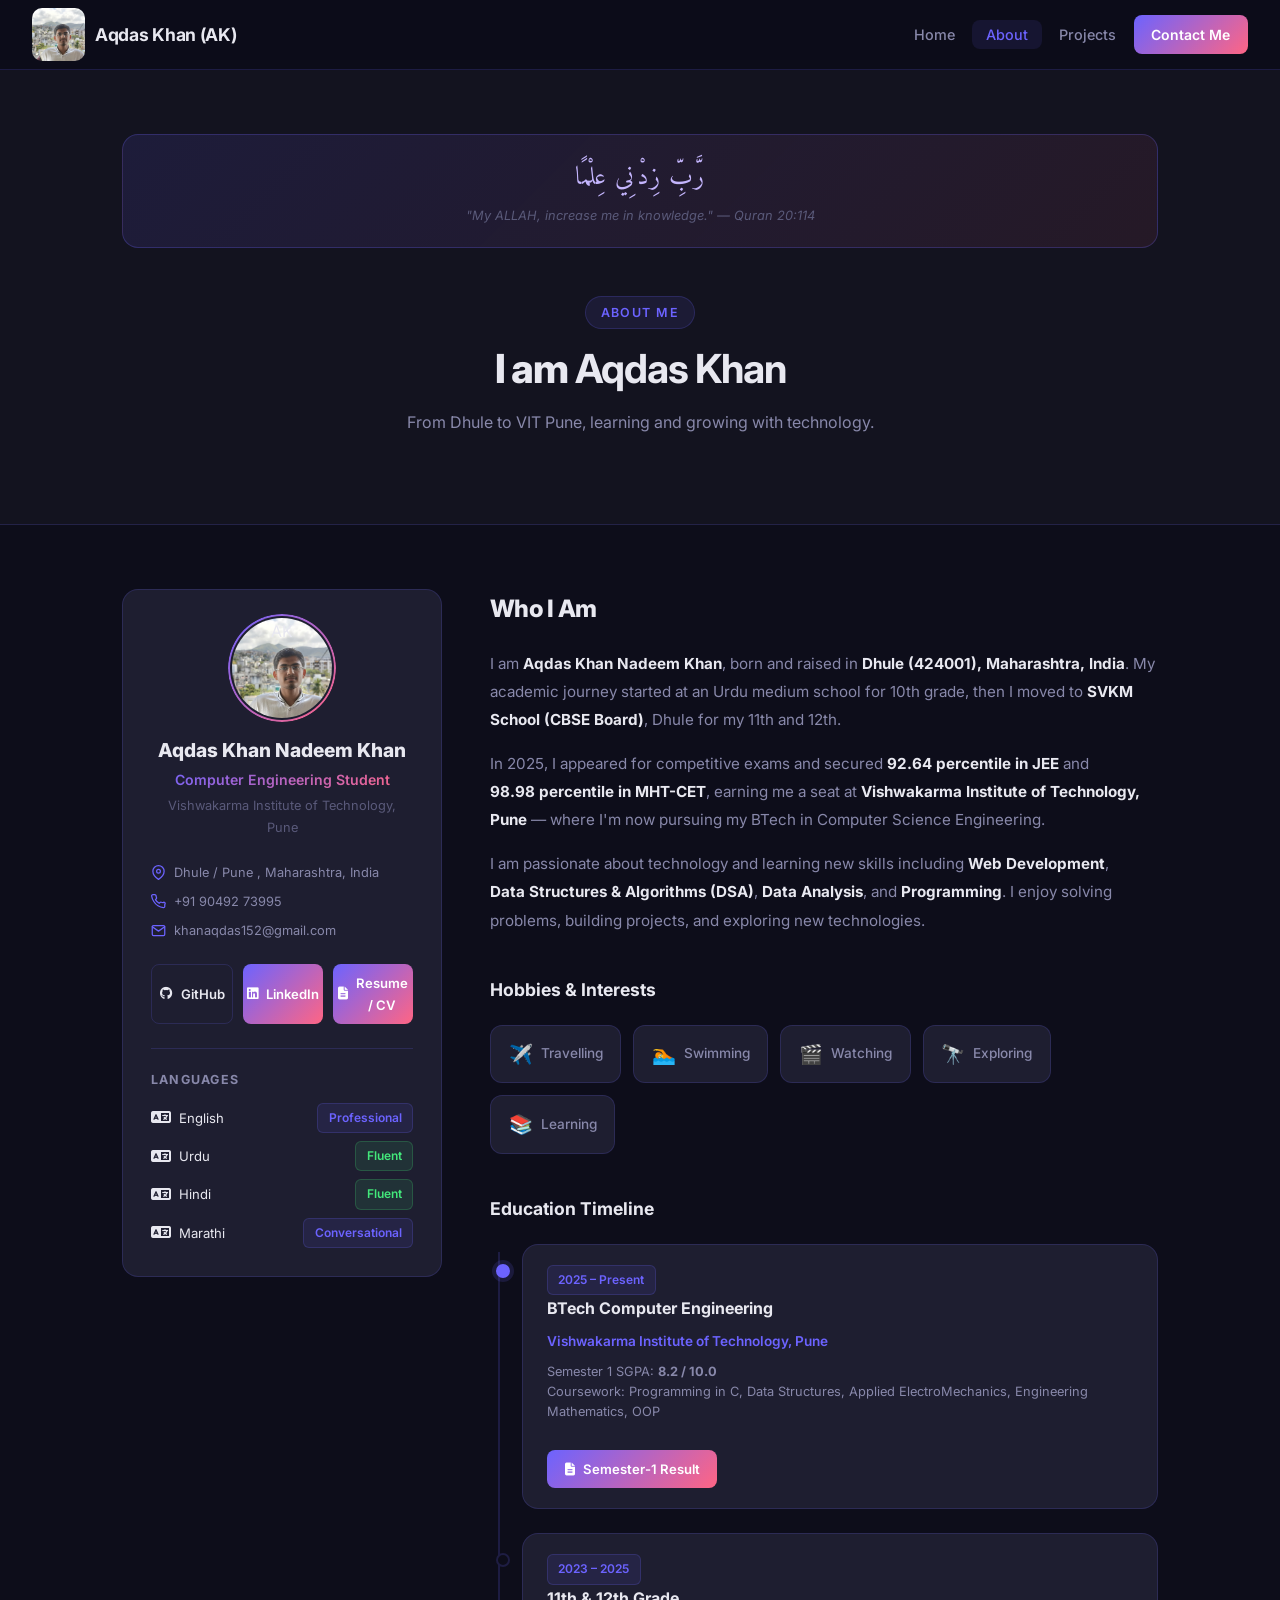
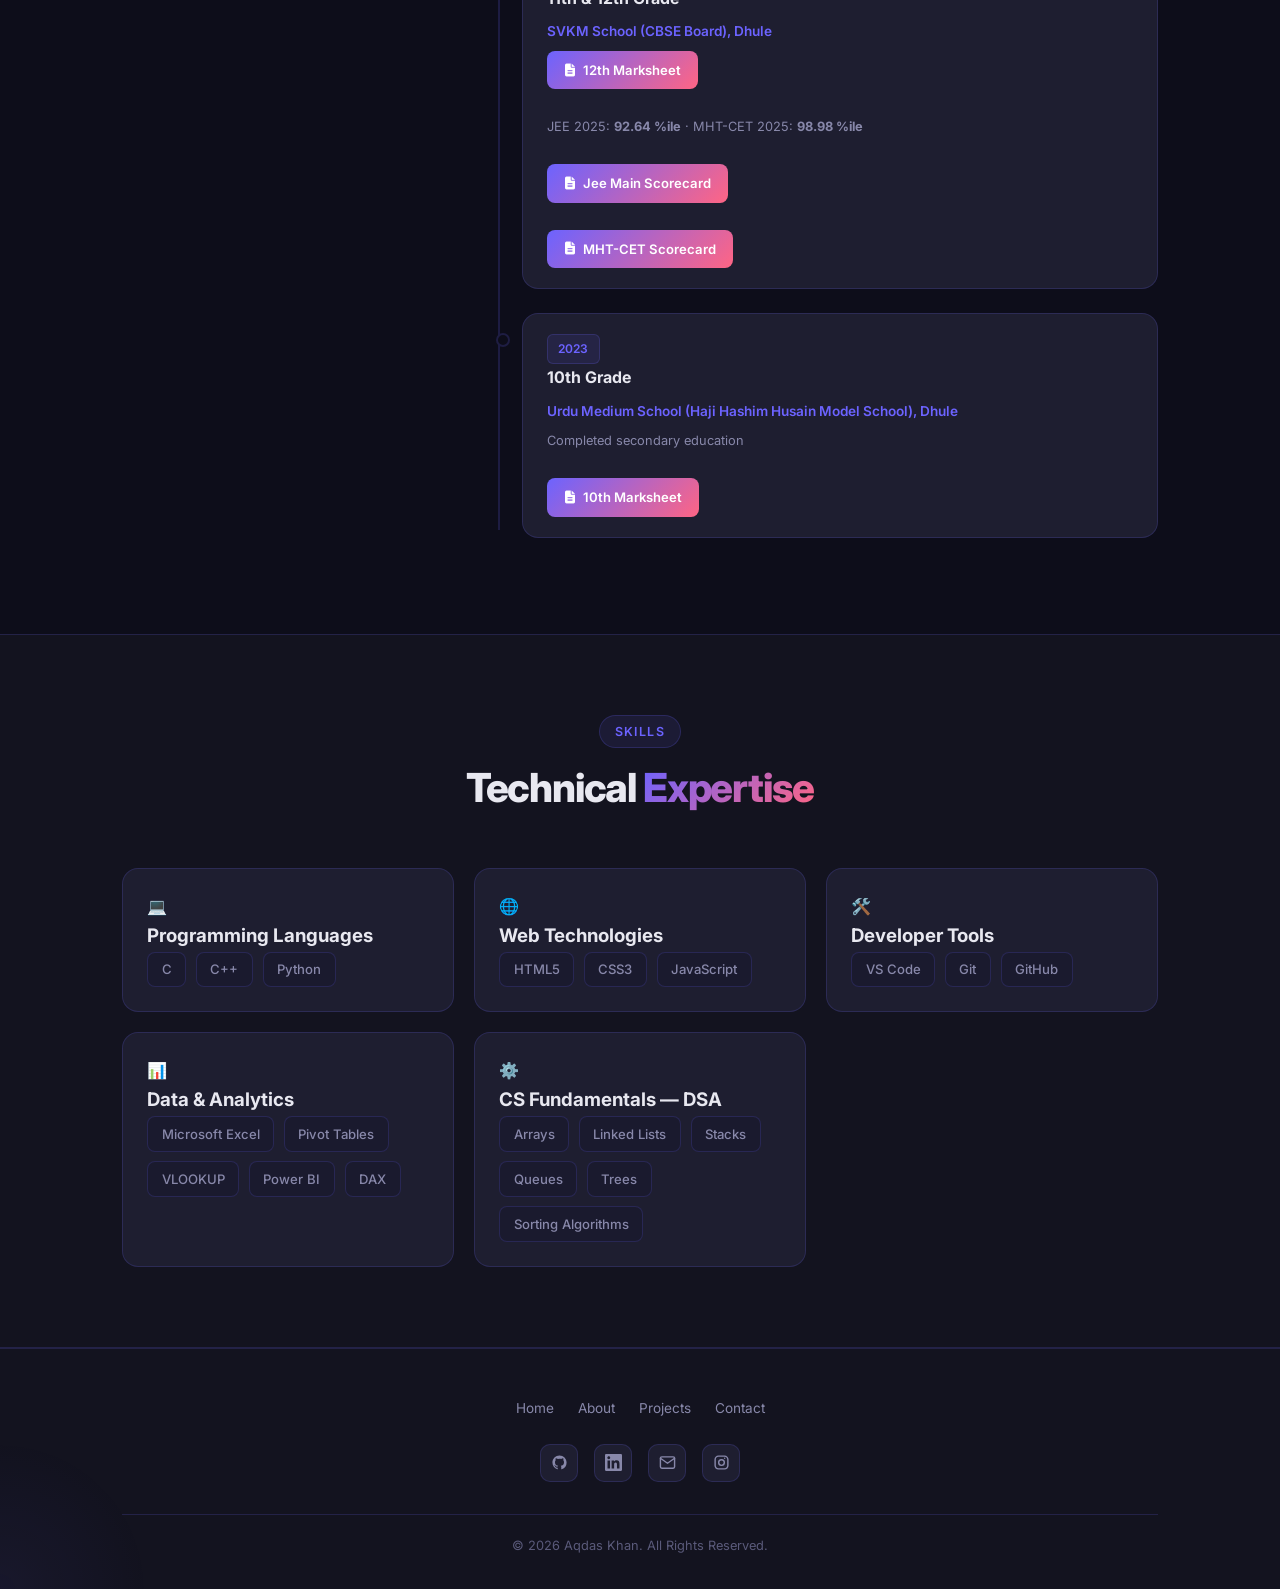
==== about.html @ cc59bd64 "Initial commit" ====
<!DOCTYPE html>
<html lang="en">

<head>
  <meta charset="UTF-8" />
  <meta name="viewport" content="width=device-width, initial-scale=1.0" />
  <meta name="description" content="About Aqdas Khan — Computer Engineering student at VIT Pune." />
  <link rel="stylesheet" href="https://cdnjs.cloudflare.com/ajax/libs/font-awesome/6.5.1/css/all.min.css">

  <title>About — Aqdas Khan</title>
  <link rel="stylesheet" href="style.css" />
  <link rel="stylesheet" href="about.css" />
</head>

<body>

  <!-- NAVBAR -->
  <nav class="navbar" id="navbar">
    <a href="index.html" class="nav-logo">
      <div class="nav-logo-icon"></div>
      <span class="nav-logo-text">Aqdas Khan (AK)</span>
    </a>
    <ul class="nav-links">
      <li><a href="index.html">Home</a></li>
      <li><a href="about.html">About</a></li>
      <li><a href="projects.html">Projects</a></li>
      <li><a href="contact.html" class="nav-cta">Contact Me</a></li>
    </ul>
    <button class="hamburger" id="hamburger" aria-label="Toggle menu">
      <span></span><span></span><span></span>
    </button>
  </nav>

  <div class="mobile-nav" id="mobile-nav">
    <a href="index.html">Home</a>
    <a href="about.html">About</a>
    <a href="projects.html">Projects</a>
    <a href="contact.html">Contact</a>
  </div>

  <div class="page-wrapper">

    <!-- PAGE HERO -->
    <section class="page-hero">
      <div class="container">
        <div class="dua-banner fade-up">
          <div class="dua-text">رَّبِّ زِدْنِي عِلْمًا</div>
          <div class="dua-translation">"My ALLAH, increase me in knowledge." — Quran 20:114</div>
        </div>
        <div class="section-header fade-up">
          <span class="section-tag">About Me</span>
          <h1 class="section-title">I am <b>Aqdas Khan</b></h1>
          <p class="section-desc">From Dhule to VIT Pune, learning and growing with technology.</p>
        </div>
      </div>
    </section>

    <!-- ABOUT MAIN -->
    <section class="about-main">
      <div class="container">
        <div class="about-grid">

          <!-- PROFILE CARD -->
          <div class="profile-col fade-up">
            <div class="profile-card card">
              <div class="profile-avatar">
                <div class="avatar-placeholder">AK</div>
                <div class="avatar-ring"></div>
              </div>
              <h2 class="profile-name">Aqdas Khan Nadeem Khan</h2>
              <p class="profile-role gradient-text">Computer Engineering Student</p>
              <p class="profile-institution">Vishwakarma Institute of Technology, Pune</p>

              <div class="profile-info-list">
                <div class="profile-info-item">
                  <svg width="15" height="15" fill="none" viewBox="0 0 24 24" stroke="currentColor" stroke-width="2"
                    stroke-linecap="round" stroke-linejoin="round">
                    <path d="M21 10c0 7-9 13-9 13s-9-6-9-13a9 9 0 0118 0z"></path>
                    <circle cx="12" cy="10" r="3"></circle>
                  </svg>
                  Dhule / Pune , Maharashtra, India
                </div>
                <div class="profile-info-item">
                  <svg width="15" height="15" fill="none" viewBox="0 0 24 24" stroke="currentColor" stroke-width="2"
                    stroke-linecap="round" stroke-linejoin="round">
                    <path
                      d="M22 16.92v3a2 2 0 01-2.18 2 19.79 19.79 0 01-8.63-3.07A19.5 19.5 0 014.49 12 19.79 19.79 0 011.07 3.48 2 2 0 013.06 1h3a2 2 0 012 1.72 12.84 12.84 0 00.7 2.81 2 2 0 01-.45 2.11L7.09 8.91a16 16 0 006 6l1.27-1.27a2 2 0 012.11-.45 12.84 12.84 0 002.81.7A2 2 0 0122 16.92z">
                    </path>
                  </svg>
                  +91 90492 73995
                </div>
                <div class="profile-info-item">
                  <svg width="15" height="15" fill="none" viewBox="0 0 24 24" stroke="currentColor" stroke-width="2"
                    stroke-linecap="round" stroke-linejoin="round">
                    <path d="M4 4h16c1.1 0 2 .9 2 2v12c0 1.1-.9 2-2 2H4c-1.1 0-2-.9-2-2V6c0-1.1.9-2 2-2z"></path>
                    <polyline points="22,6 12,13 2,6"></polyline>
                  </svg>
                  khanaqdas152@gmail.com
                </div>
              </div>


              <div class="profile-links">
                <!-- GitHub -->
                <a href="https://github.com/AqdasKhan313" target="_blank" rel="noopener" class="btn btn-outline btn-sm"
                  style="flex:1; justify-content:center;">

                  <i class="fa-brands fa-github"></i>
                  GitHub
                </a>

                <!-- LinkedIn -->
                <a href="https://linkedin.com/in/aqdaskhan313" target="_blank" rel="noopener"
                  class="btn btn-primary btn-sm" style="flex:1; justify-content:center;">

                  <i class="fa-brands fa-linkedin"></i>
                  LinkedIn
                </a>

                <!-- Resume -->
                <a href="Aqdas_Khan(AK)_Final_Resume.pdf" target="_blank" rel="noopener" class="btn btn-primary btn-sm"
                  style="flex:1; justify-content:center;">

                  <i class="fa-solid fa-file-lines"></i>
                  Resume / CV
                </a>

              </div>

              <!-- LANGUAGES -->
              <div class="languages-section">
                <h4 class="lang-title">Languages</h4>
                <div class="lang-list">
                  <div class="lang-item"><span class="lang-flag"><i
                        class="fas fa-language"></i></span><span>English</span><span class="badge">Professional</span>
                  </div>
                  <div class="lang-item"><span class="lang-flag"><i
                        class="fas fa-language"></i></span><span>Urdu</span><span
                      class="badge badge-green">Fluent</span></div>

                  <div class="lang-item"><span class="lang-flag"><i
                        class="fas fa-language"></i></span><span>Hindi</span><span
                      class="badge badge-green">Fluent</span></div>

                  <div class="lang-item"><span class="lang-flag"><i
                        class="fas fa-language"></i></span><span>Marathi</span><span class="badge">Conversational</span>
                  </div>
                </div>
              </div>
            </div>
          </div>

          <!-- BIO + TIMELINE -->
          <div class="bio-col">
            <div class="bio-section fade-up">
              <h2 class="bio-heading">Who I Am</h2>
              <p class="bio-text">
                I am <strong>Aqdas Khan Nadeem Khan</strong>, born and raised in <strong>Dhule (424001), Maharashtra,
                  India</strong>. My academic journey started at an Urdu medium school for 10th grade, then I moved to
                <strong>SVKM School (CBSE Board)</strong>, Dhule for my 11th and 12th.
              </p>
              <p class="bio-text">
                In 2025, I appeared for competitive exams and secured <strong>92.64 percentile in JEE</strong> and <br>
                <strong>98.98 percentile in MHT-CET</strong>, earning me a seat at <strong>Vishwakarma
                  Institute of Technology, Pune</strong> — where I'm now pursuing my BTech in Computer Science
                Engineering.
              </p>
              <p class="bio-text">
                I am passionate about technology and learning new skills including <strong>Web
                  Development</strong>, <strong><br>Data Structures & Algorithms (DSA)</strong>, <strong>Data
                  Analysis</strong>,
                and <strong>Programming</strong>. I enjoy solving problems, building projects, and exploring new
                technologies.
              </p>
            </div>

            <!-- HOBBIES -->
            <div class="hobbies-section fade-up fade-up-delay-1">
              <h3 class="bio-subheading">Hobbies & Interests</h3>
              <div class="hobbies-grid">
                <div class="hobby-card">
                  <div class="hobby-icon">✈️</div>
                  <span>Travelling</span>
                </div>
                <div class="hobby-card">
                  <div class="hobby-icon">🏊</div>
                  <span>Swimming</span>
                </div>
                <div class="hobby-card">
                  <div class="hobby-icon">🎬</div>
                  <span>Watching</span>
                </div>
                <div class="hobby-card">
                  <div class="hobby-icon">🔭</div>
                  <span>Exploring</span>
                </div>
                <div class="hobby-card">
                  <div class="hobby-icon">📚</div>
                  <span>Learning</span>
                </div>
              </div>
            </div>

            <!-- EDUCATION TIMELINE -->
            <div class="timeline-section fade-up fade-up-delay-2">
              <h3 class="bio-subheading">Education Timeline</h3>
              <div class="timeline">
                <div class="timeline-item">
                  <div class="timeline-dot active"></div>
                  <div class="timeline-content card">
                    <div class="timeline-year badge">2025 – Present</div>
                    <h4 class="timeline-title">BTech Computer Engineering</h4>
                    <p class="timeline-org">Vishwakarma Institute of Technology, Pune</p>
                    <p class="timeline-detail">Semester 1 SGPA: <strong>8.2 / 10.0</strong></p>
                    <!-- <p class="timeline-detail"></p> -->
                    <p class="timeline-detail">Coursework: Programming in C, Data Structures, Applied ElectroMechanics,
                      Engineering Mathematics, OOP</p><br>

                    <a href="AK/Sem-1 Marksheet.pdf" target="_blank" rel="noopener" class="btn btn-primary btn-sm"
                      style="flex:1; justify-content:center;">

                      <i class="fa-solid fa-file-lines"></i>
                      Semester-1 Result
                    </a>
                    <!-- <br> -->
                  </div>
                </div>
                <div class="timeline-item">
                  <div class="timeline-dot"></div>
                  <div class="timeline-content card">
                    <div class="timeline-year badge">2023 – 2025</div>
                    <h4 class="timeline-title">11th & 12th Grade</h4>
                    <p class="timeline-org">SVKM School (CBSE Board), Dhule</p>
                    <a href="AK/marksheet_12.pdf" target="_blank" rel="noopener" class="btn btn-primary btn-sm"
                      style="flex:1; justify-content:center;">

                      <i class="fa-solid fa-file-lines"></i>
                      12th Marksheet
                    </a>
                    <br><br>
                    <p class="timeline-detail">JEE 2025: <strong>92.64 %ile</strong> · MHT-CET 2025: <strong>98.98
                        %ile</strong></p><br>
                    <a href="AK/jee main scorecard.pdf" target="_blank" rel="noopener" class="btn btn-primary btn-sm"
                      style="flex:1; justify-content:center;">

                      <i class="fa-solid fa-file-lines"></i>
                      Jee Main Scorecard
                    </a> &nbsp;<br>
                    <br>
                    <a href="AK/MHT cet scorecard.pdf" target="_blank" rel="noopener" class="btn btn-primary btn-sm"
                      style="flex:1; justify-content:center;">

                      <i class="fa-solid fa-file-lines"></i>
                      MHT-CET Scorecard
                    </a>
                  </div>
                </div>
                <div class="timeline-item">
                  <div class="timeline-dot"></div>
                  <div class="timeline-content card">
                    <div class="timeline-year badge">2023</div>
                    <h4 class="timeline-title">10th Grade</h4>
                    <p class="timeline-org">Urdu Medium School (Haji Hashim Husain Model School), Dhule</p>
                    <p class="timeline-detail">Completed secondary education</p><br>
                    <a href="AK/marksheet_10.pdf" target="_blank" rel="noopener" class="btn btn-primary btn-sm"
                      style="flex:1; justify-content:center;">
                      <i class="fa-solid fa-file-lines"></i>
                      10th Marksheet
                    </a>
                  </div>
                </div>
              </div>
            </div>
          </div>
        </div>
      </div>
    </section>

    <!-- SKILLS DETAILED -->
    <section class="skills-detailed">
      <div class="container">
        <div class="section-header fade-up">
          <span class="section-tag">Skills</span>
          <h2 class="section-title">Technical <span>Expertise</span></h2>
        </div>
        <div class="skills-detailed-grid">
          <div class="skill-block fade-up">
            <div class="skill-block-header">
              <span class="skill-block-icon">💻</span>
              <h3>Programming Languages</h3>
            </div>
            <div class="skill-tags">
              <span class="skill-tag">C</span>
              <span class="skill-tag">C++</span>
              <span class="skill-tag">Python</span>
            </div>
          </div>
          <div class="skill-block fade-up fade-up-delay-1">
            <div class="skill-block-header">
              <span class="skill-block-icon">🌐</span>
              <h3>Web Technologies</h3>
            </div>
            <div class="skill-tags">
              <span class="skill-tag">HTML5</span>
              <span class="skill-tag">CSS3</span>
              <span class="skill-tag">JavaScript</span>
            </div>
          </div>
          <div class="skill-block fade-up fade-up-delay-2">
            <div class="skill-block-header">
              <span class="skill-block-icon">🛠️</span>
              <h3>Developer Tools</h3>
            </div>
            <div class="skill-tags">
              <span class="skill-tag">VS Code</span>
              <span class="skill-tag">Git</span>
              <span class="skill-tag">GitHub</span>
            </div>
          </div>
          <div class="skill-block fade-up fade-up-delay-3">
            <div class="skill-block-header">
              <span class="skill-block-icon">📊</span>
              <h3>Data & Analytics</h3>
            </div>
            <div class="skill-tags">
              <span class="skill-tag">Microsoft Excel</span>
              <span class="skill-tag">Pivot Tables</span>
              <span class="skill-tag">VLOOKUP</span>
              <span class="skill-tag">Power BI</span>
              <span class="skill-tag">DAX</span>
            </div>
          </div>
          <div class="skill-block fade-up">
            <div class="skill-block-header">
              <span class="skill-block-icon">⚙️</span>
              <h3>CS Fundamentals — DSA</h3>
            </div>
            <div class="skill-tags">
              <span class="skill-tag">Arrays</span>
              <span class="skill-tag">Linked Lists</span>
              <span class="skill-tag">Stacks</span>
              <span class="skill-tag">Queues</span>
              <span class="skill-tag">Trees</span>
              <span class="skill-tag">Sorting Algorithms</span>
            </div>
          </div>
        </div>
      </div>
    </section>

    <!-- CTA -->
    <!-- <section class="about-cta">
      <div class="container">
        <div class="cta-box fade-up">
          <div class="cta-dua">رَّبِّ زِدْنِي عِلْمًا</div>
          <h2>Want to work together?</h2>
          <p>I'm always open to new opportunities, collaborations, and interesting conversations.</p>
          <div style="display:flex;gap:1rem;justify-content:center;flex-wrap:wrap;margin-top:1.5rem;">
            <a href="contact.html" class="btn btn-primary">Get In Touch</a>
            <a href="projects.html" class="btn btn-outline">View Projects</a>
          </div>
        </div>
      </div>
    </section> -->

  </div>

  <!-- FOOTER -->
  <footer class="footer">
    <div class="container">
      <!-- <div class="footer-logo">Aqdas Khan</div>
      <div class="footer-tagline">BTech Computer Engineering · VIT Pune</div>
      <div class="footer-dua">رَّبِّ زِدْنِي عِلْمًا</div> -->
      <div class="footer-links">
        <a href="index.html">Home</a>
        <a href="about.html">About</a>
        <a href="projects.html">Projects</a>
        <a href="contact.html">Contact</a>
      </div>
      <div class="footer-social">
        <a href="https://github.com/AqdasKhan313" target="_blank" rel="noopener" class="social-icon">
          <svg width="17" height="17" viewBox="0 0 24 24" fill="currentColor">
            <path
              d="M12 2C6.477 2 2 6.484 2 12.017c0 4.425 2.865 8.18 6.839 9.504.5.092.682-.217.682-.483 0-.237-.008-.868-.013-1.703-2.782.605-3.369-1.343-3.369-1.343-.454-1.158-1.11-1.466-1.11-1.466-.908-.62.069-.608.069-.608 1.003.07 1.531 1.032 1.531 1.032.892 1.53 2.341 1.088 2.91.832.092-.647.35-1.088.636-1.338-2.22-.253-4.555-1.113-4.555-4.951 0-1.093.39-1.988 1.029-2.688-.103-.253-.446-1.272.098-2.65 0 0 .84-.27 2.75 1.026A9.564 9.564 0 0112 6.844c.85.004 1.705.115 2.504.337 1.909-1.296 2.747-1.027 2.747-1.027.546 1.379.202 2.398.1 2.651.64.7 1.028 1.595 1.028 2.688 0 3.848-2.339 4.695-4.566 4.943.359.309.678.92.678 1.855 0 1.338-.012 2.419-.012 2.747 0 .268.18.58.688.482A10.019 10.019 0 0022 12.017C22 6.484 17.522 2 12 2z" />
          </svg>
        </a>
        <a href="https://linkedin.com/in/aqdaskhan313" target="_blank" rel="noopener" class="social-icon">
          <svg width="17" height="17" viewBox="0 0 24 24" fill="currentColor">
            <path
              d="M20.447 20.452h-3.554v-5.569c0-1.328-.027-3.037-1.852-3.037-1.853 0-2.136 1.445-2.136 2.939v5.667H9.351V9h3.414v1.561h.046c.477-.9 1.637-1.85 3.37-1.85 3.601 0 4.267 2.37 4.267 5.455v6.286zM5.337 7.433c-1.144 0-2.063-.926-2.063-2.065 0-1.138.92-2.063 2.063-2.063 1.14 0 2.064.925 2.064 2.063 0 1.139-.925 2.065-2.064 2.065zm1.782 13.019H3.555V9h3.564v11.452zM22.225 0H1.771C.792 0 0 .774 0 1.729v20.542C0 23.227.792 24 1.771 24h20.451C23.2 24 24 23.227 24 22.271V1.729C24 .774 23.2 0 22.222 0h.003z" />
          </svg>
        </a>
        <a href="mailto:khanaqdas152@gmail.com" class="social-icon">
          <svg width="17" height="17" fill="none" viewBox="0 0 24 24" stroke="currentColor" stroke-width="2"
            stroke-linecap="round" stroke-linejoin="round">
            <path d="M4 4h16c1.1 0 2 .9 2 2v12c0 1.1-.9 2-2 2H4c-1.1 0-2-.9-2-2V6c0-1.1.9-2 2-2z"></path>
            <polyline points="22,6 12,13 2,6"></polyline>
          </svg>
        </a>

        <a href="https://www.instagram.com/aqdas_khan_98.98/" target="_blank" rel="noopener" class="social-icon">
          <svg width="17" height="17" viewBox="0 0 24 24" fill="currentColor">
            <path
              d="M7.75 2C4.57 2 2 4.57 2 7.75v8.5C2 19.43 4.57 22 7.75 22h8.5C19.43 22 22 19.43 22 16.25v-8.5C22 4.57 19.43 2 16.25 2h-8.5zm0 2h8.5C18.33 4 20 5.67 20 7.75v8.5C20 18.33 18.33 20 16.25 20h-8.5C5.67 20 4 18.33 4 16.25v-8.5C4 5.67 5.67 4 7.75 4zm8.75 1a1 1 0 100 2 1 1 0 000-2zM12 7a5 5 0 100 10 5 5 0 000-10zm0 2a3 3 0 110 6 3 3 0 010-6z" />
          </svg>
        </a>

      </div>
      <div class="footer-copy">&copy; <span id="year"></span> Aqdas Khan. All Rights Reserved.</div>
    </div>
  </footer>

  <script src="script.js"></script>
</body>

</html>
---- style.css ----
@import url('https://fonts.googleapis.com/css2?family=Inter:wght@300;400;500;600;700;800;900&family=Amiri:ital,wght@0,400;0,700;1,400&display=swap');

:root {
  --primary: #6c63ff;
  --primary-dark: #5a52e0;
  --secondary: #ff6584;
  --accent: #43e97b;
  --bg: #0d0d1a;
  --bg2: #13131f;
  --bg3: #1a1a2e;
  --card: #1e1e30;
  --border: rgba(108, 99, 255, 0.18);
  --text: #e8e8f0;
  --text-muted: #8888aa;
  --text-dim: #5a5a7a;
  --gradient: linear-gradient(135deg, #6c63ff 0%, #ff6584 100%);
  --gradient2: linear-gradient(135deg, #43e97b 0%, #38f9d7 100%);
  --shadow: 0 4px 32px rgba(108, 99, 255, 0.15);
  --radius: 16px;
  --radius-sm: 8px;
  --transition: 0.3s cubic-bezier(0.4, 0, 0.2, 1);
  --font: 'Inter', sans-serif;
  --font-arabic: 'Amiri', serif;
}

* {
  margin: 0;
  padding: 0;
  box-sizing: border-box;
}

html {
  scroll-behavior: smooth;
}

body {
  font-family: var(--font);
  background: var(--bg);
  color: var(--text);
  line-height: 1.7;
  overflow-x: hidden;
}


::-webkit-scrollbar {
  width: 6px;
}

::-webkit-scrollbar-track {
  background: var(--bg);
}

::-webkit-scrollbar-thumb {
  background: var(--primary);
  border-radius: 3px;
}

::selection {
  background: rgba(108, 99, 255, 0.3);
  color: #fff;
}

.navbar {
  position: fixed;
  top: 0;
  left: 0;
  width: 100%;
  z-index: 1000;
  padding: 0 2rem;
  height: 70px;
  display: flex;
  align-items: center;
  justify-content: space-between;
  background: rgba(13, 13, 26, 0.85);
  backdrop-filter: blur(20px);
  -webkit-backdrop-filter: blur(20px);
  border-bottom: 1px solid var(--border);
  transition: var(--transition);
}

.navbar.scrolled {
  background: rgba(13, 13, 26, 0.97);
  box-shadow: 0 2px 24px rgba(0, 0, 0, 0.4);
}

.nav-logo {
  display: flex;
  align-items: center;
  gap: 10px;
  text-decoration: none;
}

/* .nav-logo-icon {
  width: 38px;
  height: 38px;
  background: var(--gradient);
  background-image: url("./images/AK.png");
  border-radius: 10px;
  display: flex;
  align-items: center;
  justify-content: center;
  font-weight: 800;
  font-size: 1rem;
  color: #fff;
  letter-spacing: -0.5px;
} */
.nav-logo-icon {
  width: 53px;
  height: 53px;
  background-image: url("AK.png");
  background-size: cover;
  background-position: center;

  background-repeat: no-repeat;
  border-radius: 10px;
}

.nav-logo-icon {
  transition: transform 0.3s ease;
}

.nav-logo-icon:hover {
  transform: scale(1.2);
}

.nav-logo-text {

  font-size: 1.1rem;
  font-weight: 700;
  color: var(--text);
  letter-spacing: -0.3px;
}

.nav-links {
  display: flex;
  align-items: center;
  gap: 0.25rem;
  list-style: none;
}

.nav-links a {
  text-decoration: none;
  color: var(--text-muted);
  font-size: 0.9rem;
  font-weight: 500;
  padding: 0.4rem 0.85rem;
  border-radius: 8px;
  transition: var(--transition);
  position: relative;
}

.nav-links a:hover,
.nav-links a.active {
  color: var(--text);
  background: rgba(108, 99, 255, 0.1);
}

.nav-links a.active {
  color: var(--primary);
}

.nav-cta {
  display: inline-flex;
  align-items: center;
  gap: 6px;
  background: var(--gradient);
  color: #fff !important;
  padding: 0.45rem 1.1rem !important;
  border-radius: 8px !important;
  font-weight: 600 !important;
  font-size: 0.875rem !important;
  transition: var(--transition) !important;
  opacity: 1 !important;
}

.nav-cta:hover {
  opacity: 0.9 !important;
  transform: translateY(-1px);
  box-shadow: 0 4px 16px rgba(108, 99, 255, 0.4) !important;
  background: var(--gradient) !important;
}

.hamburger {
  display: none;
  flex-direction: column;
  gap: 5px;
  cursor: pointer;
  padding: 5px;
  border: none;
  background: none;
}

.hamburger span {
  display: block;
  width: 24px;
  height: 2px;
  background: var(--text);
  border-radius: 2px;
  transition: var(--transition);
}

.hamburger.open span:nth-child(1) {
  transform: rotate(45deg) translate(5px, 5px);
}

.hamburger.open span:nth-child(2) {
  opacity: 0;
}

.hamburger.open span:nth-child(3) {
  transform: rotate(-45deg) translate(5px, -5px);
}

/* ============================================
   MOBILE NAV
   ============================================ */
.mobile-nav {
  display: none;
  position: fixed;
  top: 70px;
  left: 0;
  width: 100%;
  background: rgba(13, 13, 26, 0.98);
  /* backdrop-filter: blur(20px); */
  border-bottom: 1px solid var(--border);
  z-index: 999;
  padding: 1rem 0;
  transform: translateY(-10px);
  opacity: 0;
  transition: var(--transition);
  pointer-events: none;
}

.mobile-nav.open {
  display: block;
  transform: translateY(0);
  opacity: 1;
  pointer-events: all;
}

.mobile-nav a {
  display: block;
  padding: 0.8rem 2rem;
  color: var(--text-muted);
  text-decoration: none;
  font-weight: 500;
  font-size: 0.95rem;
  transition: var(--transition);
}

.mobile-nav a:hover,
.mobile-nav a.active {
  color: var(--primary);
  background: rgba(108, 99, 255, 0.05);
}

/* ============================================
   PAGE WRAPPER
   ============================================ */
.page-wrapper {
  min-height: 100vh;
  padding-top: 70px;
}

/* ============================================
   SECTION BASE
   ============================================ */
section {
  padding: 5rem 0;
}

.container {
  max-width: 1100px;
  margin: 0 auto;
  padding: 0 2rem;
}

.section-header {
  text-align: center;
  margin-bottom: 3.5rem;
}

.section-tag {
  display: inline-block;
  font-size: 0.78rem;
  font-weight: 600;
  letter-spacing: 0.12em;
  text-transform: uppercase;
  color: var(--primary);
  background: rgba(108, 99, 255, 0.1);
  border: 1px solid rgba(108, 99, 255, 0.2);
  padding: 0.3rem 0.9rem;
  border-radius: 100px;
  margin-bottom: 1rem;
}

.section-title {
  font-size: clamp(1.8rem, 3.5vw, 2.5rem);
  font-weight: 800;
  letter-spacing: -0.03em;
  color: var(--text);
  margin-bottom: 1rem;
  line-height: 1.2;
}

.section-title span {
  background: var(--gradient);
  -webkit-background-clip: text;
  -webkit-text-fill-color: transparent;
  background-clip: text;
}

.section-desc {
  color: var(--text-muted);
  font-size: 1rem;
  max-width: 560px;
  margin: 0 auto;
}

/* ============================================
   BUTTONS
   ============================================ */
.btn {
  display: inline-flex;
  align-items: center;
  gap: 8px;
  padding: 0.75rem 1.75rem;
  border-radius: 10px;
  font-weight: 600;
  font-size: 0.9rem;
  cursor: pointer;
  border: none;
  text-decoration: none;
  transition: var(--transition);
  position: relative;
  overflow: hidden;
}

.btn-primary {
  background: var(--gradient);
  color: #fff;
}

.btn-primary:hover {
  transform: translateY(-2px);
  box-shadow: 0 8px 24px rgba(108, 99, 255, 0.4);
}

.btn-outline {
  background: transparent;
  color: var(--text);
  border: 1.5px solid var(--border);
}

.btn-outline:hover {
  border-color: var(--primary);
  color: var(--primary);
  background: rgba(108, 99, 255, 0.05);
  transform: translateY(-2px);
}

.btn-sm {
  padding: 0.5rem 1.1rem;
  font-size: 0.82rem;
  border-radius: 8px;
}

/* ============================================
   CARDS
   ============================================ */
.card {
  background: var(--card);
  border: 1px solid var(--border);
  border-radius: var(--radius);
  padding: 1.75rem;
  transition: var(--transition);
}

.card:hover {
  border-color: rgba(108, 99, 255, 0.4);
  transform: translateY(-4px);
  box-shadow: var(--shadow);
}

/* ============================================
   ARABIC DUA BANNER
   ============================================ */
.dua-banner {
  background: linear-gradient(135deg, rgba(108, 99, 255, 0.12), rgba(255, 101, 132, 0.08));
  border: 1px solid rgba(108, 99, 255, 0.25);
  border-radius: var(--radius);
  padding: 1.25rem 2rem;
  text-align: center;
  margin-bottom: 3rem;
}

.dua-text {
  font-family: var(--font-arabic);
  font-size: 1.6rem;
  color: #c4b5fd;
  letter-spacing: 0.04em;
  direction: rtl;
  line-height: 1.8;
}

.dua-translation {
  font-size: 0.8rem;
  color: var(--text-dim);
  margin-top: 0.25rem;
  font-style: italic;
}

/* ============================================
   GRADIENT TEXT
   ============================================ */
.gradient-text {
  background: var(--gradient);
  -webkit-background-clip: text;
  -webkit-text-fill-color: transparent;
  background-clip: text;
}

/* ============================================
   BADGE
   ============================================ */
.badge {
  display: inline-block;
  padding: 0.25rem 0.65rem;
  border-radius: 6px;
  font-size: 0.75rem;
  font-weight: 600;
  background: rgba(108, 99, 255, 0.1);
  color: var(--primary);
  border: 1px solid rgba(108, 99, 255, 0.2);
}

.badge-green {
  background: rgba(67, 233, 123, 0.1);
  color: #43e97b;
  border-color: rgba(67, 233, 123, 0.2);
}

/* ============================================
   FOOTER
   ============================================ */
.footer {
  background: var(--bg2);
  border-top: 1px solid var(--border);
  padding: 3rem 0 2rem;
  text-align: center;
}

.footer-logo {
  font-size: 1.3rem;
  font-weight: 800;
  background: var(--gradient);
  -webkit-background-clip: text;
  -webkit-text-fill-color: transparent;
  background-clip: text;
  margin-bottom: 0.5rem;
}

.footer-tagline {
  color: var(--text-muted);
  font-size: 0.85rem;
  margin-bottom: 1.5rem;
}

.footer-dua {
  font-family: var(--font-arabic);
  font-size: 1.2rem;
  color: rgba(196, 181, 253, 0.6);
  margin-bottom: 1.5rem;
  direction: rtl;
}

.footer-links {
  display: flex;
  justify-content: center;
  gap: 1.5rem;
  margin-bottom: 1.5rem;
  flex-wrap: wrap;
}

.footer-links a {
  color: var(--text-muted);
  text-decoration: none;
  font-size: 0.85rem;
  transition: var(--transition);
}

.footer-links a:hover {
  color: var(--primary);
}

.footer-social {
  display: flex;
  justify-content: center;
  gap: 1rem;
  margin-bottom: 2rem;
}

.social-icon {
  width: 38px;
  height: 38px;
  border-radius: 10px;
  background: var(--card);
  border: 1px solid var(--border);
  display: flex;
  align-items: center;
  justify-content: center;
  color: var(--text-muted);
  text-decoration: none;
  font-size: 0.9rem;
  transition: var(--transition);
}

.social-icon:hover {
  background: rgba(108, 99, 255, 0.1);
  border-color: var(--primary);
  color: var(--primary);
  transform: translateY(-2px);
}

.footer-copy {
  color: var(--text-dim);
  font-size: 0.8rem;
  border-top: 1px solid var(--border);
  padding-top: 1.25rem;
}

/* ============================================
   SKILL TAGS
   ============================================ */
.skill-tags {
  display: flex;
  flex-wrap: wrap;
  gap: 0.6rem;
}

.skill-tag {
  background: var(--bg3);
  border: 1px solid var(--border);
  color: var(--text-muted);
  padding: 0.35rem 0.85rem;
  border-radius: 8px;
  font-size: 0.82rem;
  font-weight: 500;
  transition: var(--transition);
}

.skill-tag:hover {
  border-color: var(--primary);
  color: var(--primary);
  background: rgba(108, 99, 255, 0.06);
}

/* ============================================
   ANIMATE ON SCROLL
   ============================================ */
.fade-up {
  opacity: 0;
  transform: translateY(30px);
  transition: opacity 0.6s ease, transform 0.6s ease;
}

.fade-up.visible {
  opacity: 1;
  transform: translateY(0);
}

.fade-up-delay-1 {
  transition-delay: 0.1s;
}

.fade-up-delay-2 {
  transition-delay: 0.2s;
}

.fade-up-delay-3 {
  transition-delay: 0.3s;
}

.fade-up-delay-4 {
  transition-delay: 0.4s;
}

@media (max-width: 768px) {
  .nav-links {
    display: none;
  }

  .hamburger {
    display: flex;
  }

  section {
    padding: 3.5rem 0;
  }

  .container {
    padding: 0 1.25rem;
  }

  .section-title {
    font-size: 1.75rem;
  }
}

@media (max-width: 480px) {
  .navbar {
    padding: 0 1.25rem;
  }
}

.cursor-glow {
  pointer-events: none;
  position: fixed;
  width: 300px;
  height: 300px;
  border-radius: 50%;
  background: radial-gradient(circle, rgba(108, 99, 255, 0.06) 0%, transparent 70%);
  transform: translate(-50%, -50%);
  z-index: 0;
  transition: left 0.1s, top 0.1s;
}
---- about.css ----
.page-hero {
  padding: 4rem 0 2rem;
  background: var(--bg2);
  border-bottom: 1px solid var(--border);
}

.about-main {
  padding: 4rem 0;
}

.about-grid {
  display: grid;
  grid-template-columns: 320px 1fr;
  gap: 3rem;
  align-items: start;
}

/* PROFILE CARD */
.profile-card {
  position: sticky;
  top: 90px;
  text-align: center;
}

.profile-avatar {
  position: relative;
  width: 100px;
  height: 100px;
  margin: 0 auto 1.25rem;
}

.avatar-placeholder {
  width: 100%;
  height: 100%;
  border-radius: 50%;
  background-image: url("AK.png");
  background-size: cover;
  background-position: center;
  background-repeat: no-repeat;
  position: relative;
  z-index: 1;
  overflow: hidden;
}

.avatar-ring {
  position: absolute;
  inset: -4px;
  border-radius: 50%;
  border: 2px solid transparent;
  background: linear-gradient(135deg,
      var(--primary),
      var(--secondary)) border-box;
  -webkit-mask:
    linear-gradient(#fff 0 0) padding-box,
    linear-gradient(#fff 0 0);
  -webkit-mask-composite: destination-out;
  mask-composite: exclude;
  animation: spinRing 6s linear infinite;
}

@keyframes spinRing {
  from {
    transform: rotate(0deg);
  }

  to {
    transform: rotate(360deg);
  }
}

.profile-name {
  font-size: 1.2rem;
  font-weight: 800;
  color: var(--text);
  margin-bottom: 0.3rem;
  line-height: 1.3;
}

.profile-role {
  font-size: 0.88rem;
  font-weight: 600;
  margin-bottom: 0.25rem;
}

.profile-institution {
  font-size: 0.8rem;
  color: var(--text-dim);
  margin-bottom: 1.5rem;
}

.profile-info-list {
  display: flex;
  flex-direction: column;
  gap: 0.6rem;
  margin-bottom: 1.5rem;
  text-align: left;
}

.profile-info-item {
  display: flex;
  align-items: flex-start;
  gap: 8px;
  font-size: 0.8rem;
  color: var(--text-muted);
  line-height: 1.5;
}

.profile-info-item svg {
  flex-shrink: 0;
  margin-top: 2px;
  color: var(--primary);
}

.profile-links {
  display: flex;
  gap: 0.6rem;
  margin-bottom: 1.5rem;
  flex-wrap: wrap;
}

/* LANGUAGES */
.languages-section {
  border-top: 1px solid var(--border);
  padding-top: 1.25rem;
  text-align: left;
}

.lang-title {
  font-size: 0.78rem;
  font-weight: 700;
  text-transform: uppercase;
  letter-spacing: 0.1em;
  color: var(--text-muted);
  margin-bottom: 0.75rem;
}

.lang-list {
  display: flex;
  flex-direction: column;
  gap: 0.5rem;
}

.lang-item {
  display: flex;
  align-items: center;
  gap: 8px;
  font-size: 0.82rem;
  color: var(--text);
}

.lang-flag {
  font-size: 1rem;
}

.lang-item .badge {
  margin-left: auto;
}

/* BIO */
.bio-section {
  margin-bottom: 2.5rem;
}

.bio-heading {
  font-size: 1.5rem;
  font-weight: 800;
  color: var(--text);
  margin-bottom: 1.25rem;
  letter-spacing: -0.03em;
}

.bio-subheading {
  font-size: 1.1rem;
  font-weight: 700;
  color: var(--text);
  margin-bottom: 1.25rem;
}

.bio-text {
  color: var(--text-muted);
  font-size: 0.95rem;
  line-height: 1.85;
  margin-bottom: 1rem;
}

.bio-text strong {
  color: var(--text);
}

/* HOBBIES */
.hobbies-section {
  margin-bottom: 2.5rem;
}

.hobbies-grid {
  display: flex;
  flex-wrap: wrap;
  gap: 0.75rem;
}

.hobby-card {
  background: var(--card);
  border: 1px solid var(--border);
  border-radius: 12px;
  padding: 0.75rem 1.1rem;
  display: flex;
  align-items: center;
  gap: 8px;
  font-size: 0.85rem;
  color: var(--text-muted);
  font-weight: 500;
  transition: var(--transition);
}

.hobby-card:hover {
  border-color: var(--primary);
  color: var(--text);
  transform: translateY(-2px);
}

.hobby-icon {
  font-size: 1.2rem;
}

/* TIMELINE */
.timeline-section {
  margin-bottom: 2rem;
}

.timeline {
  position: relative;
  padding-left: 2rem;
}

.timeline::before {
  content: "";
  position: absolute;
  left: 8px;
  top: 8px;
  bottom: 8px;
  width: 2px;
  background: var(--border);
}

.timeline-item {
  position: relative;
  margin-bottom: 1.5rem;
}

.timeline-dot {
  position: absolute;
  left: -26px;
  top: 20px;
  width: 14px;
  height: 14px;
  border-radius: 50%;
  background: var(--bg);
  border: 2px solid var(--border);
  transition: var(--transition);
}

.timeline-dot.active {
  background: var(--primary);
  border-color: var(--primary);
  box-shadow: 0 0 0 4px rgba(108, 99, 255, .15);
}

.timeline-content {
  padding: 1.25rem 1.5rem;
}

.timeline-title {
  font-size: 1rem;
  font-weight: 700;
  color: var(--text);
}

.timeline-org {
  font-size: 0.85rem;
  color: var(--primary);
  font-weight: 600;
  margin: 0.5rem 0;
}

.timeline-detail {
  font-size: 0.8rem;
  color: var(--text-muted);
  line-height: 1.6;
}

/* SKILLS */
.skills-detailed {
  background: var(--bg2);
  border-top: 1px solid var(--border);
  border-bottom: 1px solid var(--border);
}

.skills-detailed-grid {
  display: grid;
  grid-template-columns: repeat(auto-fit, minmax(280px, 1fr));
  gap: 1.25rem;
}

.skill-block {
  background: var(--card);
  border: 1px solid var(--border);
  border-radius: var(--radius);
  padding: 1.5rem;
  transition: var(--transition);
}

.skill-block:hover {
  border-color: rgba(108, 99, 255, .3);
  transform: translateY(-3px);
}

/* CTA */
.about-cta {
  padding: 5rem 0;
}

.cta-box {
  background: linear-gradient(135deg,
      rgba(108, 99, 255, .1),
      rgba(255, 101, 132, .08));
  border: 1px solid rgba(108, 99, 255, .2);
  border-radius: 24px;
  padding: 3.5rem 2rem;
  text-align: center;
}

.cta-dua {
  font-family: var(--font-arabic);
  font-size: 1.8rem;
  color: rgba(196, 181, 253, .6);
  margin-bottom: 1.5rem;
  direction: rtl;
}

.cta-box h2 {
  font-size: clamp(1.6rem, 3vw, 2.2rem);
  font-weight: 800;
  color: var(--text);
  margin-bottom: .75rem;
}

.cta-box p {
  color: var(--text-muted);
}

/* =====================
   RESPONSIVE
===================== */

@media (max-width: 900px) {

  .about-grid {
    grid-template-columns: 1fr;
    gap: 2rem;
  }

  .profile-card {
    position: static;
    max-width: 450px;
    margin: auto;
  }
}

@media (max-width: 768px) {

  .page-hero {
    padding: 3rem 0 1.5rem;
  }

  .about-main {
    padding: 3rem 0;
  }

  .profile-avatar {
    width: 90px;
    height: 90px;
  }

  .profile-links {
    justify-content: center;
  }

  .bio-heading {
    font-size: 1.3rem;
  }

  .bio-text {
    font-size: .9rem;
  }

  .timeline {
    padding-left: 1.5rem;
  }

  .timeline::before {
    left: 6px;
  }

  .timeline-dot {
    width: 12px;
    height: 12px;
    left: -18px;
  }

  .timeline-content {
    padding: 1rem;
  }

  .skills-detailed-grid {
    grid-template-columns: 1fr;
  }

  .cta-box {
    padding: 2.5rem 1.5rem;
  }

  .cta-dua {
    font-size: 1.4rem;
  }
}

@media (max-width: 480px) {

  .profile-avatar {
    width: 80px;
    height: 80px;
  }

  .profile-name {
    font-size: 1rem;
  }

  .profile-info-item,
  .lang-item,
  .timeline-detail {
    font-size: .78rem;
  }

  .bio-heading {
    font-size: 1.2rem;
  }

  .hobby-card {
    width: 100%;
    justify-content: center;
  }

  .cta-box {
    padding: 2rem 1rem;
  }

  .cta-dua {
    font-size: 1.2rem;
  }
}
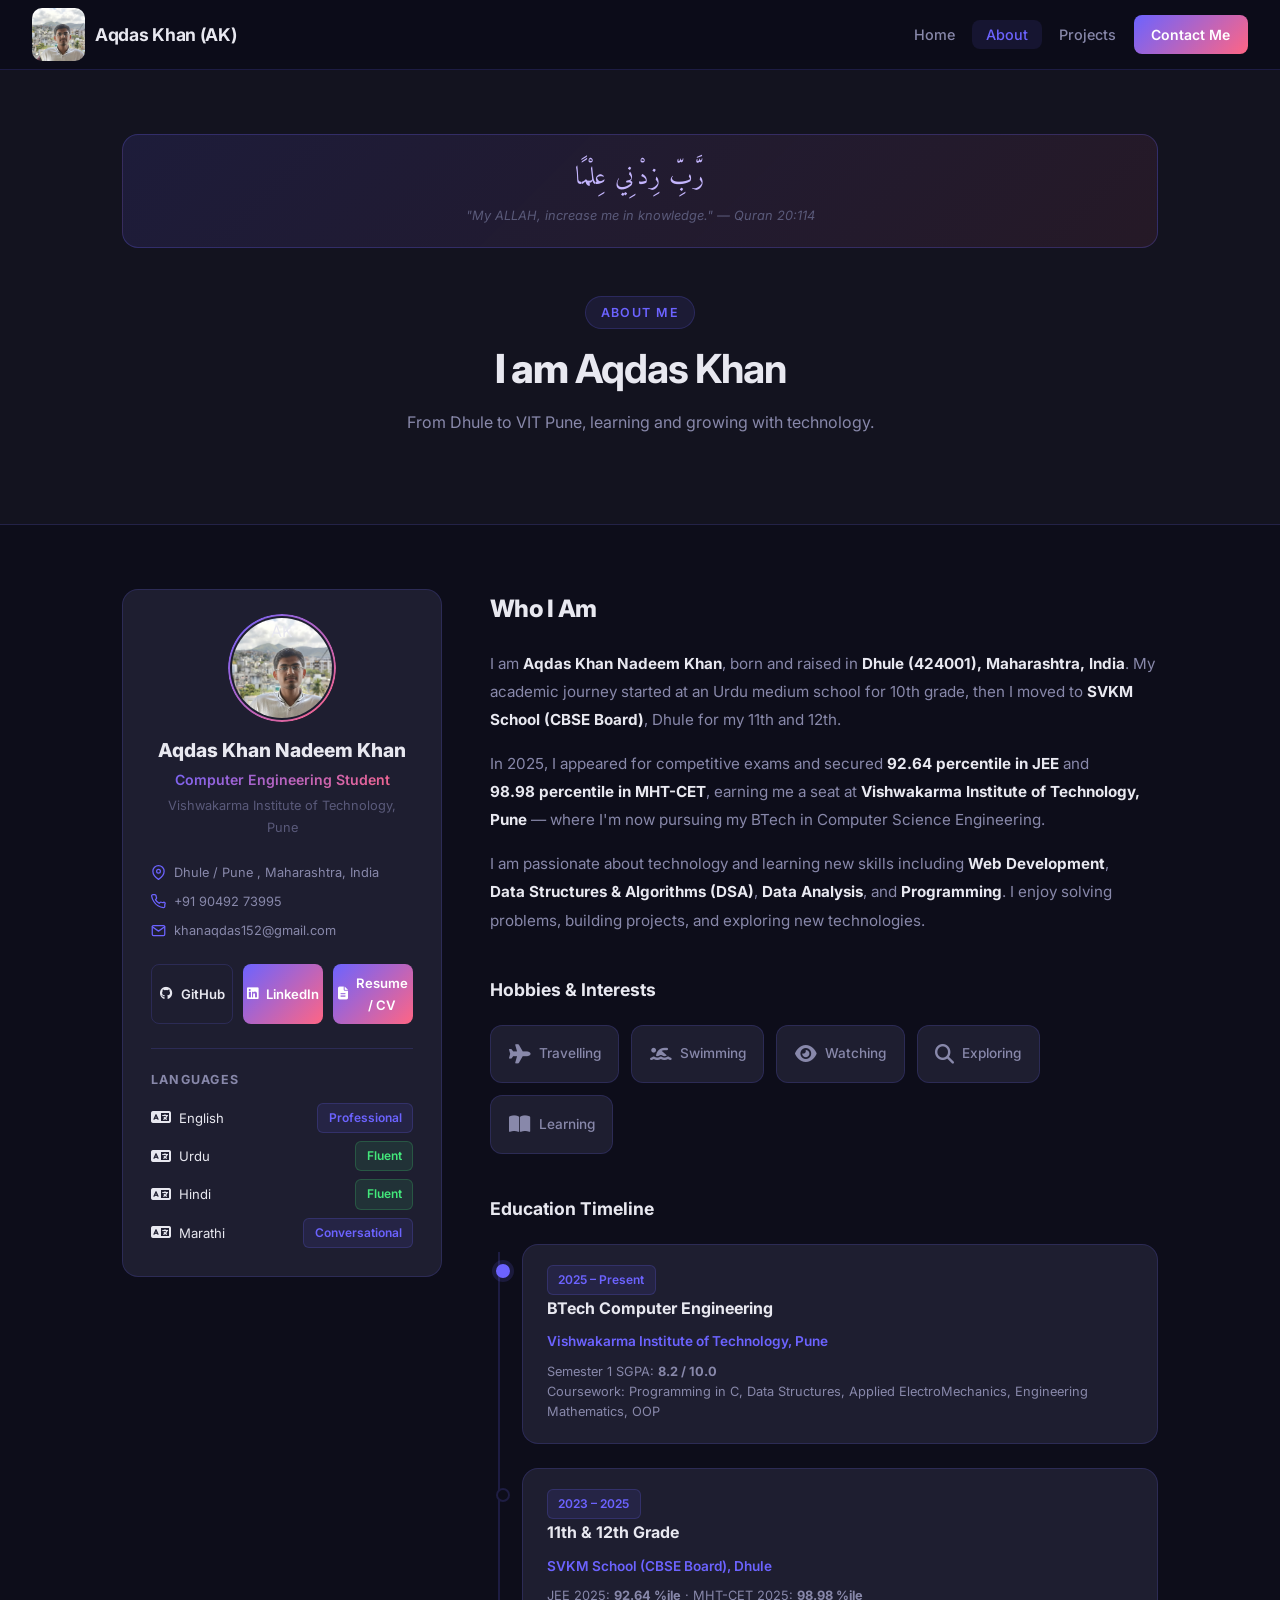
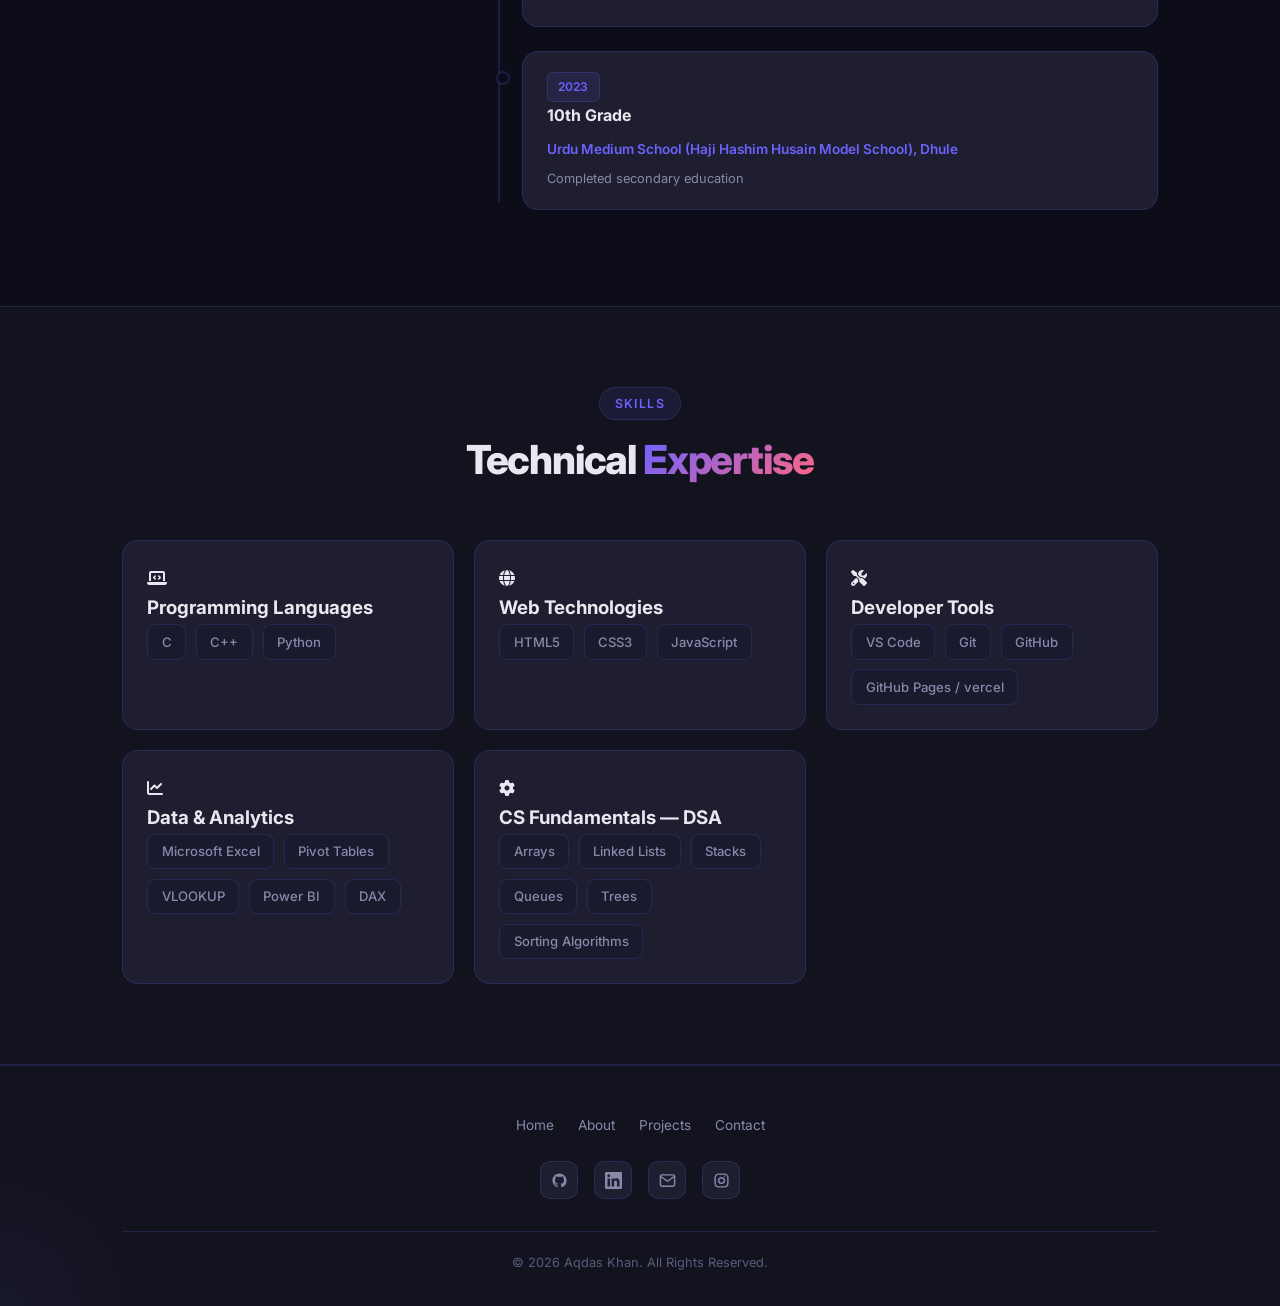
==== commit 9e814067: "Updated portfolio and removed files" ====
--- a/about.html
+++ b/about.html
@@ -179,23 +179,23 @@
               <h3 class="bio-subheading">Hobbies & Interests</h3>
               <div class="hobbies-grid">
                 <div class="hobby-card">
-                  <div class="hobby-icon">✈️</div>
+                  <div class="hobby-icon"><i class="fa-solid fa-plane"></i></div>
                   <span>Travelling</span>
                 </div>
                 <div class="hobby-card">
-                  <div class="hobby-icon">🏊</div>
+                  <div class="hobby-icon"><i class="fa-solid fa-person-swimming"></i></div>
                   <span>Swimming</span>
                 </div>
                 <div class="hobby-card">
-                  <div class="hobby-icon">🎬</div>
+                  <div class="hobby-icon"><i class="fa-solid fa-eye"></i></div>
                   <span>Watching</span>
                 </div>
                 <div class="hobby-card">
-                  <div class="hobby-icon">🔭</div>
+                  <div class="hobby-icon"><i class="fa-solid fa-magnifying-glass"></i></div>
                   <span>Exploring</span>
                 </div>
                 <div class="hobby-card">
-                  <div class="hobby-icon">📚</div>
+                  <div class="hobby-icon"><i class="fa-solid fa-book-open"></i></div>
                   <span>Learning</span>
                 </div>
               </div>
@@ -214,15 +214,8 @@
                     <p class="timeline-detail">Semester 1 SGPA: <strong>8.2 / 10.0</strong></p>
                     <!-- <p class="timeline-detail"></p> -->
                     <p class="timeline-detail">Coursework: Programming in C, Data Structures, Applied ElectroMechanics,
-                      Engineering Mathematics, OOP</p><br>
-
-                    <a href="AK/Sem-1 Marksheet.pdf" target="_blank" rel="noopener" class="btn btn-primary btn-sm"
-                      style="flex:1; justify-content:center;">
-
-                      <i class="fa-solid fa-file-lines"></i>
-                      Semester-1 Result
-                    </a>
-                    <!-- <br> -->
+                      Engineering Mathematics, OOP</p>
+
                   </div>
                 </div>
                 <div class="timeline-item">
@@ -231,28 +224,9 @@
                     <div class="timeline-year badge">2023 – 2025</div>
                     <h4 class="timeline-title">11th & 12th Grade</h4>
                     <p class="timeline-org">SVKM School (CBSE Board), Dhule</p>
-                    <a href="AK/marksheet_12.pdf" target="_blank" rel="noopener" class="btn btn-primary btn-sm"
-                      style="flex:1; justify-content:center;">
-
-                      <i class="fa-solid fa-file-lines"></i>
-                      12th Marksheet
-                    </a>
-                    <br><br>
+
                     <p class="timeline-detail">JEE 2025: <strong>92.64 %ile</strong> · MHT-CET 2025: <strong>98.98
-                        %ile</strong></p><br>
-                    <a href="AK/jee main scorecard.pdf" target="_blank" rel="noopener" class="btn btn-primary btn-sm"
-                      style="flex:1; justify-content:center;">
-
-                      <i class="fa-solid fa-file-lines"></i>
-                      Jee Main Scorecard
-                    </a> &nbsp;<br>
-                    <br>
-                    <a href="AK/MHT cet scorecard.pdf" target="_blank" rel="noopener" class="btn btn-primary btn-sm"
-                      style="flex:1; justify-content:center;">
-
-                      <i class="fa-solid fa-file-lines"></i>
-                      MHT-CET Scorecard
-                    </a>
+                        %ile</strong></p>
                   </div>
                 </div>
                 <div class="timeline-item">
@@ -261,12 +235,7 @@
                     <div class="timeline-year badge">2023</div>
                     <h4 class="timeline-title">10th Grade</h4>
                     <p class="timeline-org">Urdu Medium School (Haji Hashim Husain Model School), Dhule</p>
-                    <p class="timeline-detail">Completed secondary education</p><br>
-                    <a href="AK/marksheet_10.pdf" target="_blank" rel="noopener" class="btn btn-primary btn-sm"
-                      style="flex:1; justify-content:center;">
-                      <i class="fa-solid fa-file-lines"></i>
-                      10th Marksheet
-                    </a>
+                    <p class="timeline-detail">Completed secondary education</p>
                   </div>
                 </div>
               </div>
@@ -286,7 +255,7 @@
         <div class="skills-detailed-grid">
           <div class="skill-block fade-up">
             <div class="skill-block-header">
-              <span class="skill-block-icon">💻</span>
+              <span class="skill-block-icon"><i class="fa-solid fa-laptop-code"></i></span>
               <h3>Programming Languages</h3>
             </div>
             <div class="skill-tags">
@@ -297,7 +266,7 @@
           </div>
           <div class="skill-block fade-up fade-up-delay-1">
             <div class="skill-block-header">
-              <span class="skill-block-icon">🌐</span>
+              <span class="skill-block-icon"><i class="fa-solid fa-globe"></i></span>
               <h3>Web Technologies</h3>
             </div>
             <div class="skill-tags">
@@ -308,18 +277,19 @@
           </div>
           <div class="skill-block fade-up fade-up-delay-2">
             <div class="skill-block-header">
-              <span class="skill-block-icon">🛠️</span>
+              <span class="skill-block-icon"><i class="fa-solid fa-screwdriver-wrench"></i></span>
               <h3>Developer Tools</h3>
             </div>
             <div class="skill-tags">
               <span class="skill-tag">VS Code</span>
               <span class="skill-tag">Git</span>
               <span class="skill-tag">GitHub</span>
+              <span class="skill-tag">GitHub Pages / vercel</span>
             </div>
           </div>
           <div class="skill-block fade-up fade-up-delay-3">
             <div class="skill-block-header">
-              <span class="skill-block-icon">📊</span>
+              <span class="skill-block-icon"><i class="fa-solid fa-chart-line"></i></span>
               <h3>Data & Analytics</h3>
             </div>
             <div class="skill-tags">
@@ -332,7 +302,7 @@
           </div>
           <div class="skill-block fade-up">
             <div class="skill-block-header">
-              <span class="skill-block-icon">⚙️</span>
+              <span class="skill-block-icon"><i class="fa-solid fa-gear"></i></span>
               <h3>CS Fundamentals — DSA</h3>
             </div>
             <div class="skill-tags">
@@ -347,30 +317,13 @@
         </div>
       </div>
     </section>
-
-    <!-- CTA -->
-    <!-- <section class="about-cta">
-      <div class="container">
-        <div class="cta-box fade-up">
-          <div class="cta-dua">رَّبِّ زِدْنِي عِلْمًا</div>
-          <h2>Want to work together?</h2>
-          <p>I'm always open to new opportunities, collaborations, and interesting conversations.</p>
-          <div style="display:flex;gap:1rem;justify-content:center;flex-wrap:wrap;margin-top:1.5rem;">
-            <a href="contact.html" class="btn btn-primary">Get In Touch</a>
-            <a href="projects.html" class="btn btn-outline">View Projects</a>
-          </div>
-        </div>
-      </div>
-    </section> -->
+    </section>
 
   </div>
 
   <!-- FOOTER -->
   <footer class="footer">
     <div class="container">
-      <!-- <div class="footer-logo">Aqdas Khan</div>
-      <div class="footer-tagline">BTech Computer Engineering · VIT Pune</div>
-      <div class="footer-dua">رَّبِّ زِدْنِي عِلْمًا</div> -->
       <div class="footer-links">
         <a href="index.html">Home</a>
         <a href="about.html">About</a>
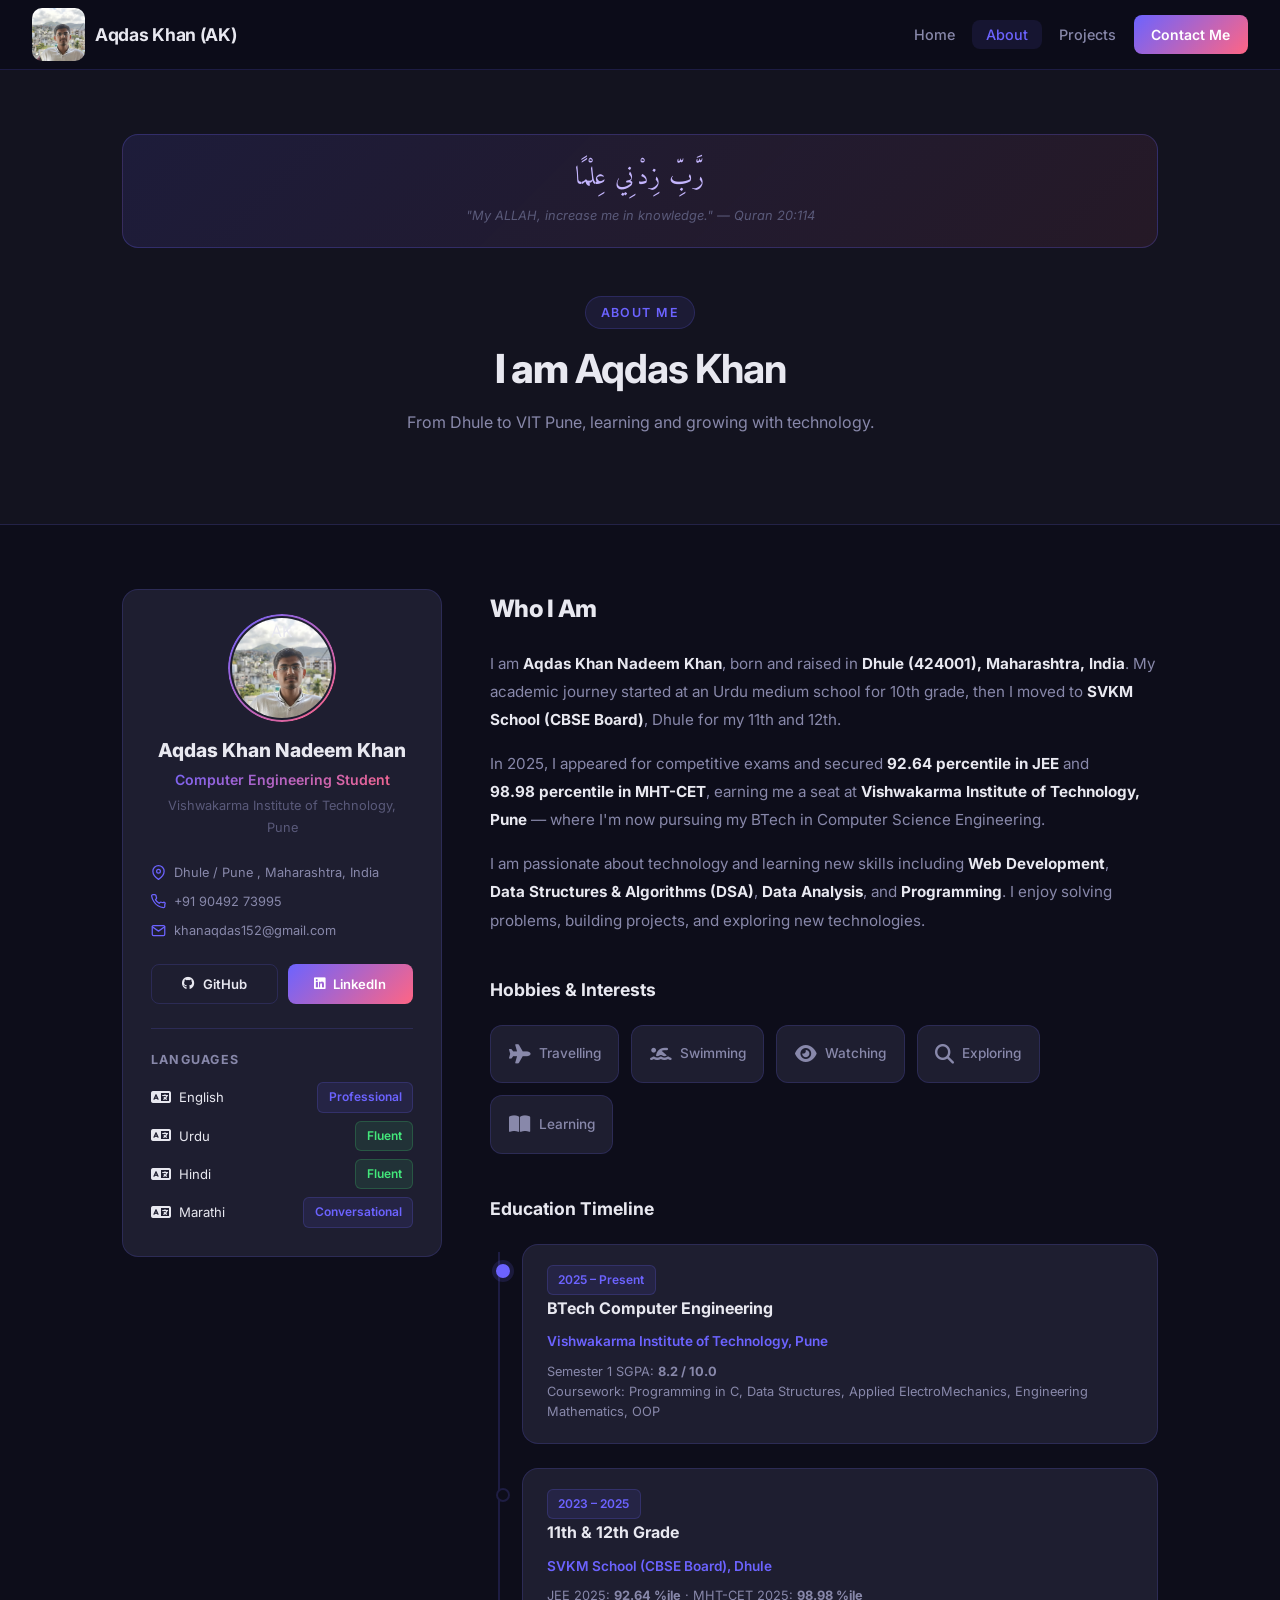
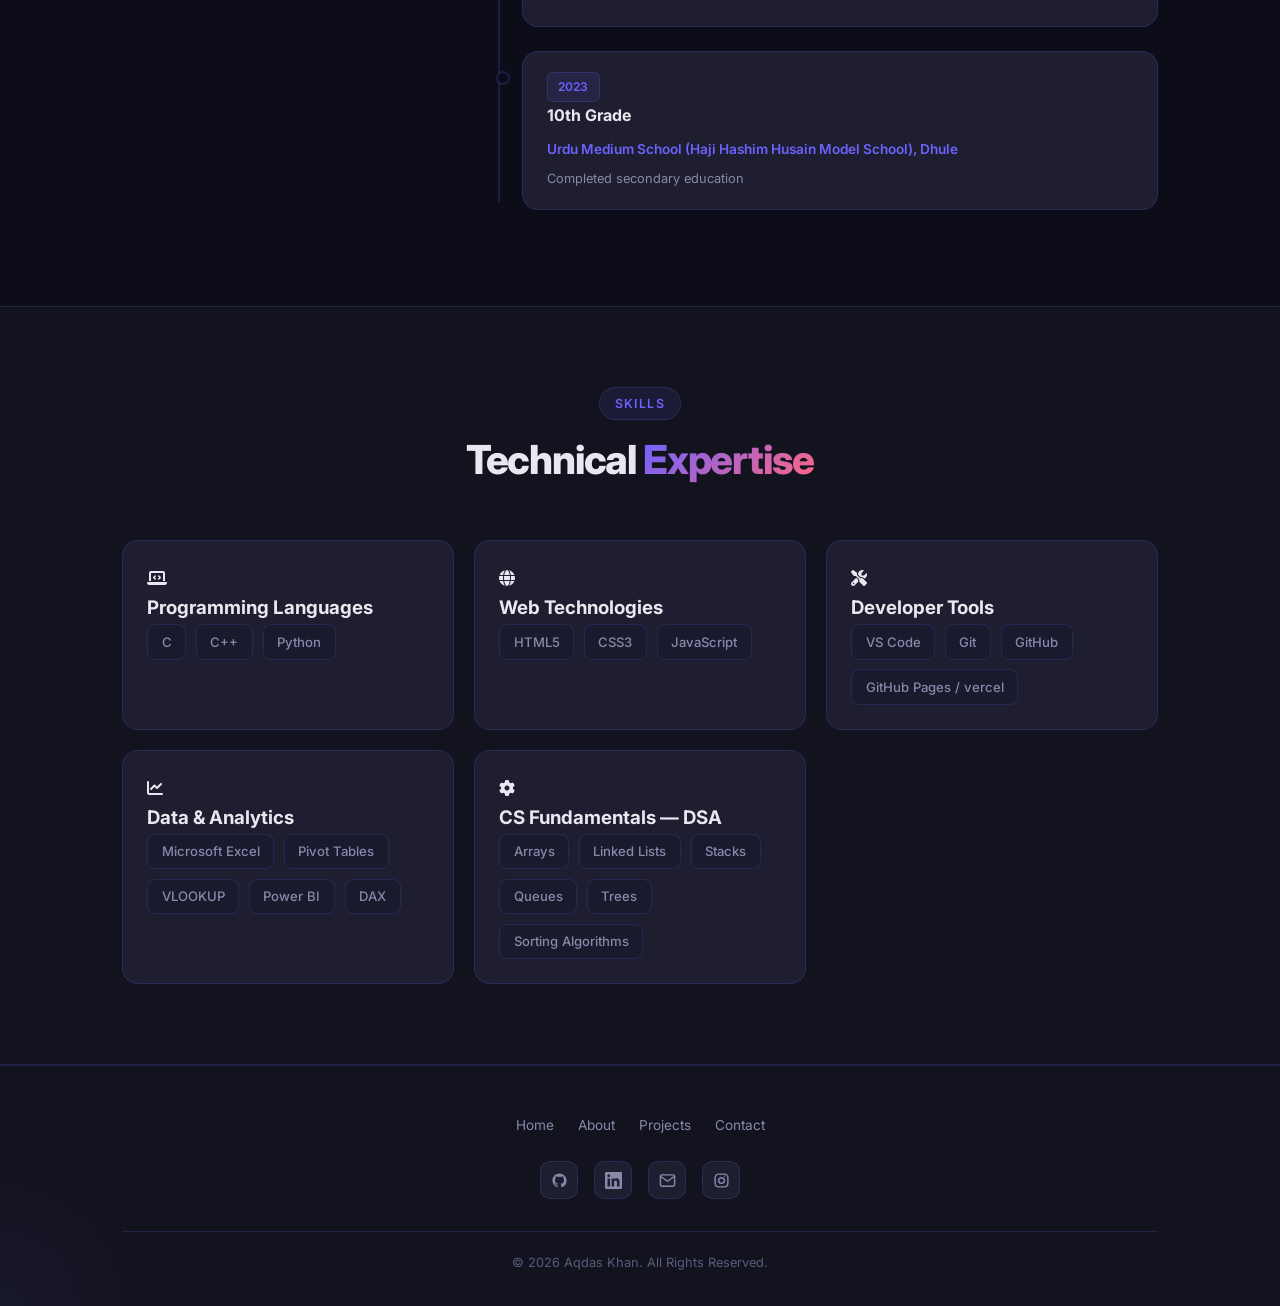
==== commit fffe6e43: "updated page" ====
--- a/about.html
+++ b/about.html
@@ -116,15 +116,6 @@
                   <i class="fa-brands fa-linkedin"></i>
                   LinkedIn
                 </a>
-
-                <!-- Resume -->
-                <a href="Aqdas_Khan(AK)_Final_Resume.pdf" target="_blank" rel="noopener" class="btn btn-primary btn-sm"
-                  style="flex:1; justify-content:center;">
-
-                  <i class="fa-solid fa-file-lines"></i>
-                  Resume / CV
-                </a>
-
               </div>
 
               <!-- LANGUAGES -->
